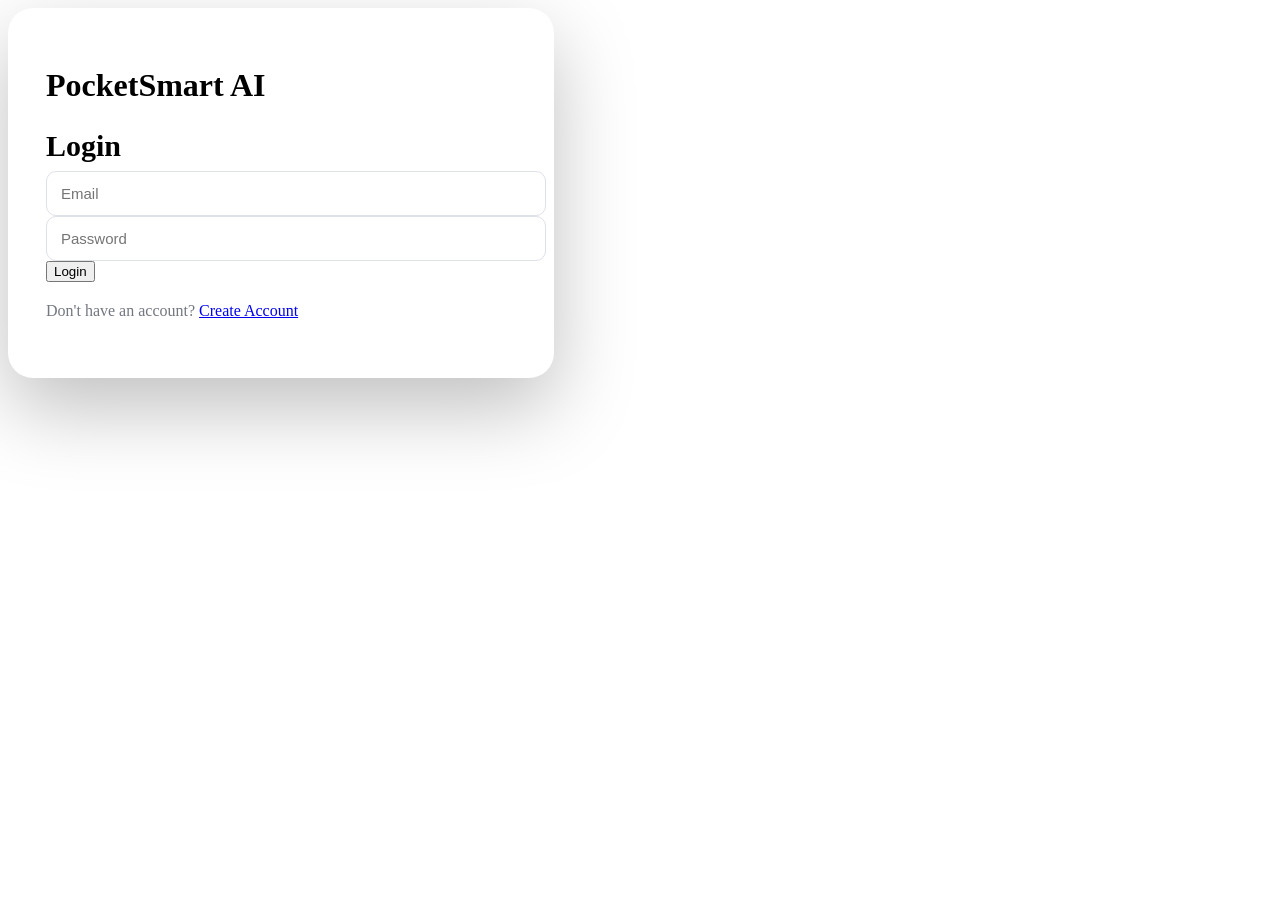
==== login.html @ dce1727d "Create login.html" ====
<!DOCTYPE html>
<html lang="en">
<head>
    <meta charset="UTF-8">
    <meta name="viewport" content="width=device-width, initial-scale=1.0">
    <title>Login - PocketSmart AI</title>
    <link rel="stylesheet" href="style.css">
</head>
<body>

<div class="auth-container">
    <div class="auth-box">
        <h1>PocketSmart AI</h1>
        <h2>Login</h2>

        <form id="loginForm">
            <input type="email" id="loginEmail" placeholder="Email" required>

            <input type="password" id="loginPassword" placeholder="Password" required>

            <button type="submit">Login</button>
        </form>

        <p id="loginMessage"></p>

        <p>
            Don't have an account?
            <a href="register.html">Create Account</a>
        </p>
    </div>
</div>

<script src="script.js"></script>
</body>
</html>
---- style.css ----
/* ================= AUTHENTICATION ================= */

.hidden {
    display: none !important;
}

.welcome-user {
    color: #4f6fe8;
    font-weight: 700;
    font-size: 15px;
}

.logout-btn {
    background: #e35d6a;
    color: white;
    padding: 11px 18px;
    border-radius: 10px;
    font-weight: 700;
}


/* ================= MODAL ================= */

.modal-overlay {
    position: fixed;
    inset: 0;

    background: rgba(20, 25, 40, 0.45);

    backdrop-filter: blur(5px);

    display: none;

    align-items: center;
    justify-content: center;

    padding: 20px;

    z-index: 1000;
}

.modal-overlay.show {
    display: flex;
}


/* ================= AUTH BOX ================= */

.auth-box,
.planner-box {

    width: 100%;
    max-width: 470px;

    background: white;

    border-radius: 25px;

    padding: 38px;

    position: relative;

    box-shadow:
        0 30px 80px
        rgba(0, 0, 0, 0.25);
}

.planner-box {
    max-width: 520px;
}


/* ================= CLOSE ================= */

.close-btn {

    position: absolute;

    top: 12px;
    right: 20px;

    border: none;

    background: transparent;

    font-size: 32px;

    color: #777;

    cursor: pointer;
}


/* ================= AUTH LOGO ================= */

.auth-logo {

    width: 60px;
    height: 60px;

    display: grid;
    place-items: center;

    border-radius: 16px;

    background:
        linear-gradient(
            135deg,
            #536fe5,
            #765fd7
        );

    color: white;

    font-size: 28px;

    margin-bottom: 20px;
}


/* ================= AUTH TITLE ================= */

.auth-box h2,
.planner-box h2 {

    font-size: 30px;

    margin-bottom: 8px;
}


.auth-box > p {

    color: #737780;

    margin-bottom: 20px;
}


/* ================= FORM ================= */

.auth-box label {

    display: block;

    margin-top: 14px;
    margin-bottom: 7px;

    font-size: 14px;

    font-weight: 700;
}


.auth-box input {

    width: 100%;

    padding: 13px 14px;

    border: 1px solid #dfe1e8;

    border-radius: 10px;

    font-size: 15px;

    outline: none;
}


.auth-box input:focus {

    border-color: #5574e6;

    box-shadow:
        0 0 0 3px
        rgba(85, 116, 230, .12);
}


/* ================= AUTH SUBMIT ================= */

.auth-submit {

    width: 100%;

    margin-top: 22px;

    padding: 14px;

    border: none;

    border-radius: 11px;

    background:
        linear-gradient(
            135deg,
            #536fe5,
            #765fd7
        );

    color: white;

    font-weight: 800;

    cursor: pointer;
}


/* ================= SWITCH ================= */

.switch-text {

    text-align: center;

    margin-top: 18px;

    color: #777;

    font-size: 14px;
}


.switch-text button {

    background: transparent;

    color: #4f6fe8;

    font-weight: 800;

    cursor: pointer;
}


/* ================= MESSAGE ================= */

.message {

    min-height: 20px;

    text-align: center;

    margin-top: 10px;

    font-size: 14px;

    font-weight: 700;
}

.message.success {
    color: #159447;
}

.message.error {
    color: #d53d50;
}


/* ================= PLANNER MODAL ================= */

.modal-icon {

    width: 65px;
    height: 65px;

    display: grid;
    place-items: center;

    border-radius: 17px;

    background:
        linear-gradient(
            135deg,
            #536fe5,
            #765fd7
        );

    color: white;

    font-size: 30px;

    margin-bottom: 20px;
}


.planner-box p:not(.eyebrow) {

    color: #737780;

    line-height: 1.6;

    margin-bottom: 22px;
}


.planner-options {

    display: grid;

    gap: 10px;
}


.modal-option {

    width: 100%;

    text-align: left;

    padding: 15px;

    border: none;

    border-radius: 11px;

    background: #f4f5fb;

    font-weight: 700;

    cursor: pointer;
}


.modal-option:hover {

    background: #e7eafb;
}
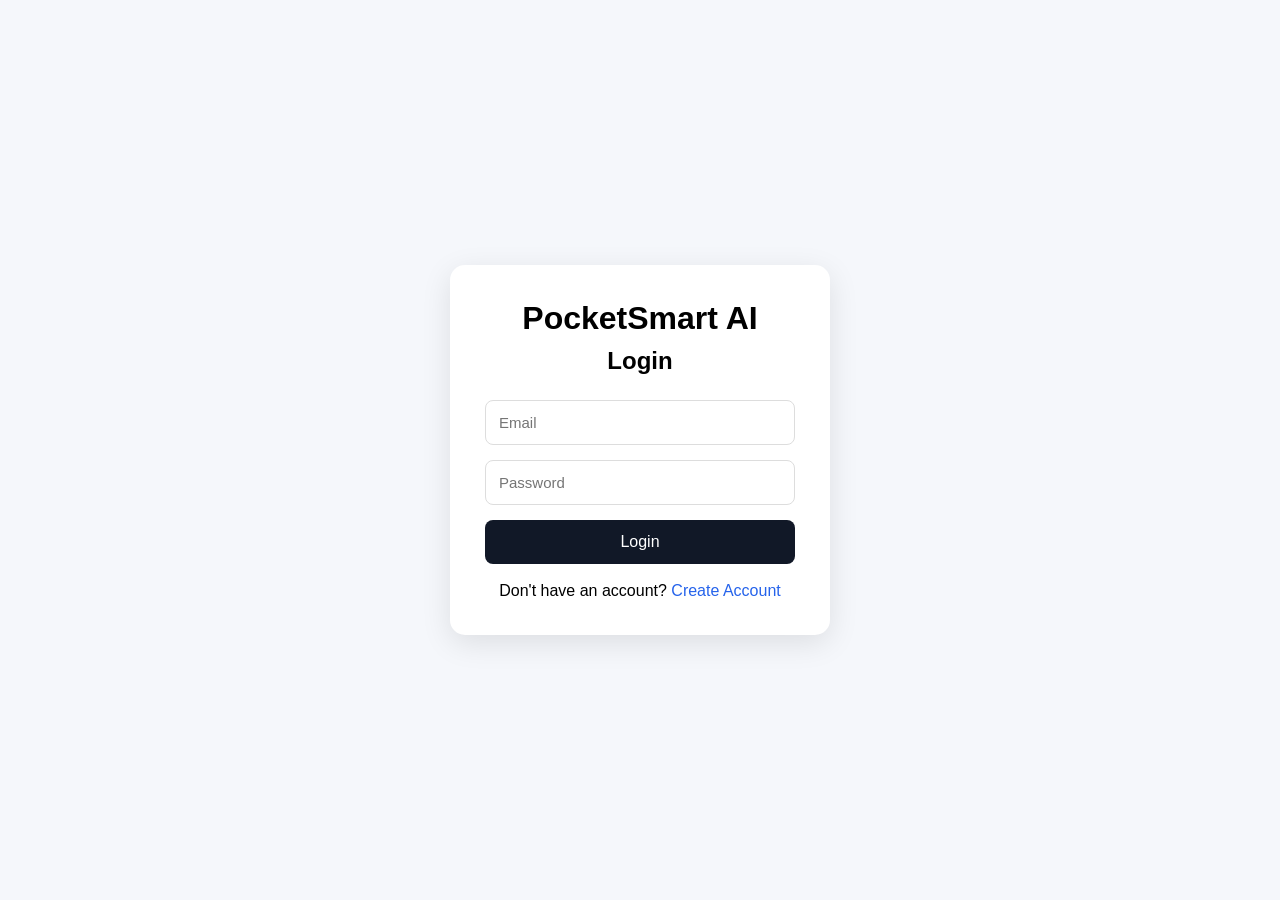
==== commit 8d6dcba2: "Update login.html" ====
--- a/login.html
+++ b/login.html
@@ -6,30 +6,50 @@
     <title>Login - PocketSmart AI</title>
     <link rel="stylesheet" href="style.css">
 </head>
+
 <body>
 
-<div class="auth-container">
-    <div class="auth-box">
-        <h1>PocketSmart AI</h1>
-        <h2>Login</h2>
+    <div class="auth-container">
 
-        <form id="loginForm">
-            <input type="email" id="loginEmail" placeholder="Email" required>
+        <div class="auth-box">
 
-            <input type="password" id="loginPassword" placeholder="Password" required>
+            <h1>PocketSmart AI</h1>
+            <h2>Login</h2>
 
-            <button type="submit">Login</button>
-        </form>
+            <form id="loginForm">
 
-        <p id="loginMessage"></p>
+                <input
+                    type="email"
+                    id="loginEmail"
+                    placeholder="Email"
+                    required
+                >
 
-        <p>
-            Don't have an account?
-            <a href="register.html">Create Account</a>
-        </p>
+                <input
+                    type="password"
+                    id="loginPassword"
+                    placeholder="Password"
+                    required
+                >
+
+                <button type="submit">
+                    Login
+                </button>
+
+            </form>
+
+            <p id="loginMessage"></p>
+
+            <p>
+                Don't have an account?
+                <a href="register.html">Create Account</a>
+            </p>
+
+        </div>
+
     </div>
-</div>
 
-<script src="script.js"></script>
+    <script src="script.js"></script>
+
 </body>
 </html>
--- a/style.css
+++ b/style.css
@@ -1,328 +1,67 @@
-/* ================= AUTHENTICATION ================= */
-
-.hidden {
-    display: none !important;
+* {
+    box-sizing: border-box;
+    margin: 0;
+    padding: 0;
 }
 
-.welcome-user {
-    color: #4f6fe8;
-    font-weight: 700;
+body {
+    font-family: Arial, sans-serif;
+    background: #f5f7fb;
+}
+
+.auth-container {
+    min-height: 100vh;
+    display: flex;
+    justify-content: center;
+    align-items: center;
+}
+
+.auth-box {
+    width: 380px;
+    background: white;
+    padding: 35px;
+    border-radius: 15px;
+    box-shadow: 0 8px 30px rgba(0, 0, 0, 0.1);
+    text-align: center;
+}
+
+.auth-box h1 {
+    margin-bottom: 10px;
+}
+
+.auth-box h2 {
+    margin-bottom: 25px;
+}
+
+.auth-box input {
+    width: 100%;
+    padding: 13px;
+    margin-bottom: 15px;
+    border: 1px solid #ddd;
+    border-radius: 8px;
     font-size: 15px;
 }
 
-.logout-btn {
-    background: #e35d6a;
+.auth-box button {
+    width: 100%;
+    padding: 13px;
+    border: none;
+    border-radius: 8px;
+    background: #111827;
     color: white;
-    padding: 11px 18px;
-    border-radius: 10px;
-    font-weight: 700;
-}
-
-
-/* ================= MODAL ================= */
-
-.modal-overlay {
-    position: fixed;
-    inset: 0;
-
-    background: rgba(20, 25, 40, 0.45);
-
-    backdrop-filter: blur(5px);
-
-    display: none;
-
-    align-items: center;
-    justify-content: center;
-
-    padding: 20px;
-
-    z-index: 1000;
-}
-
-.modal-overlay.show {
-    display: flex;
-}
-
-
-/* ================= AUTH BOX ================= */
-
-.auth-box,
-.planner-box {
-
-    width: 100%;
-    max-width: 470px;
-
-    background: white;
-
-    border-radius: 25px;
-
-    padding: 38px;
-
-    position: relative;
-
-    box-shadow:
-        0 30px 80px
-        rgba(0, 0, 0, 0.25);
-}
-
-.planner-box {
-    max-width: 520px;
-}
-
-
-/* ================= CLOSE ================= */
-
-.close-btn {
-
-    position: absolute;
-
-    top: 12px;
-    right: 20px;
-
-    border: none;
-
-    background: transparent;
-
-    font-size: 32px;
-
-    color: #777;
-
+    font-size: 16px;
     cursor: pointer;
 }
 
-
-/* ================= AUTH LOGO ================= */
-
-.auth-logo {
-
-    width: 60px;
-    height: 60px;
-
-    display: grid;
-    place-items: center;
-
-    border-radius: 16px;
-
-    background:
-        linear-gradient(
-            135deg,
-            #536fe5,
-            #765fd7
-        );
-
-    color: white;
-
-    font-size: 28px;
-
-    margin-bottom: 20px;
+.auth-box button:hover {
+    opacity: 0.9;
 }
 
-
-/* ================= AUTH TITLE ================= */
-
-.auth-box h2,
-.planner-box h2 {
-
-    font-size: 30px;
-
-    margin-bottom: 8px;
+.auth-box p {
+    margin-top: 18px;
 }
 
-
-.auth-box > p {
-
-    color: #737780;
-
-    margin-bottom: 20px;
+.auth-box a {
+    color: #2563eb;
+    text-decoration: none;
 }
-
-
-/* ================= FORM ================= */
-
-.auth-box label {
-
-    display: block;
-
-    margin-top: 14px;
-    margin-bottom: 7px;
-
-    font-size: 14px;
-
-    font-weight: 700;
-}
-
-
-.auth-box input {
-
-    width: 100%;
-
-    padding: 13px 14px;
-
-    border: 1px solid #dfe1e8;
-
-    border-radius: 10px;
-
-    font-size: 15px;
-
-    outline: none;
-}
-
-
-.auth-box input:focus {
-
-    border-color: #5574e6;
-
-    box-shadow:
-        0 0 0 3px
-        rgba(85, 116, 230, .12);
-}
-
-
-/* ================= AUTH SUBMIT ================= */
-
-.auth-submit {
-
-    width: 100%;
-
-    margin-top: 22px;
-
-    padding: 14px;
-
-    border: none;
-
-    border-radius: 11px;
-
-    background:
-        linear-gradient(
-            135deg,
-            #536fe5,
-            #765fd7
-        );
-
-    color: white;
-
-    font-weight: 800;
-
-    cursor: pointer;
-}
-
-
-/* ================= SWITCH ================= */
-
-.switch-text {
-
-    text-align: center;
-
-    margin-top: 18px;
-
-    color: #777;
-
-    font-size: 14px;
-}
-
-
-.switch-text button {
-
-    background: transparent;
-
-    color: #4f6fe8;
-
-    font-weight: 800;
-
-    cursor: pointer;
-}
-
-
-/* ================= MESSAGE ================= */
-
-.message {
-
-    min-height: 20px;
-
-    text-align: center;
-
-    margin-top: 10px;
-
-    font-size: 14px;
-
-    font-weight: 700;
-}
-
-.message.success {
-    color: #159447;
-}
-
-.message.error {
-    color: #d53d50;
-}
-
-
-/* ================= PLANNER MODAL ================= */
-
-.modal-icon {
-
-    width: 65px;
-    height: 65px;
-
-    display: grid;
-    place-items: center;
-
-    border-radius: 17px;
-
-    background:
-        linear-gradient(
-            135deg,
-            #536fe5,
-            #765fd7
-        );
-
-    color: white;
-
-    font-size: 30px;
-
-    margin-bottom: 20px;
-}
-
-
-.planner-box p:not(.eyebrow) {
-
-    color: #737780;
-
-    line-height: 1.6;
-
-    margin-bottom: 22px;
-}
-
-
-.planner-options {
-
-    display: grid;
-
-    gap: 10px;
-}
-
-
-.modal-option {
-
-    width: 100%;
-
-    text-align: left;
-
-    padding: 15px;
-
-    border: none;
-
-    border-radius: 11px;
-
-    background: #f4f5fb;
-
-    font-weight: 700;
-
-    cursor: pointer;
-}
-
-
-.modal-option:hover {
-
-    background: #e7eafb;
-}
